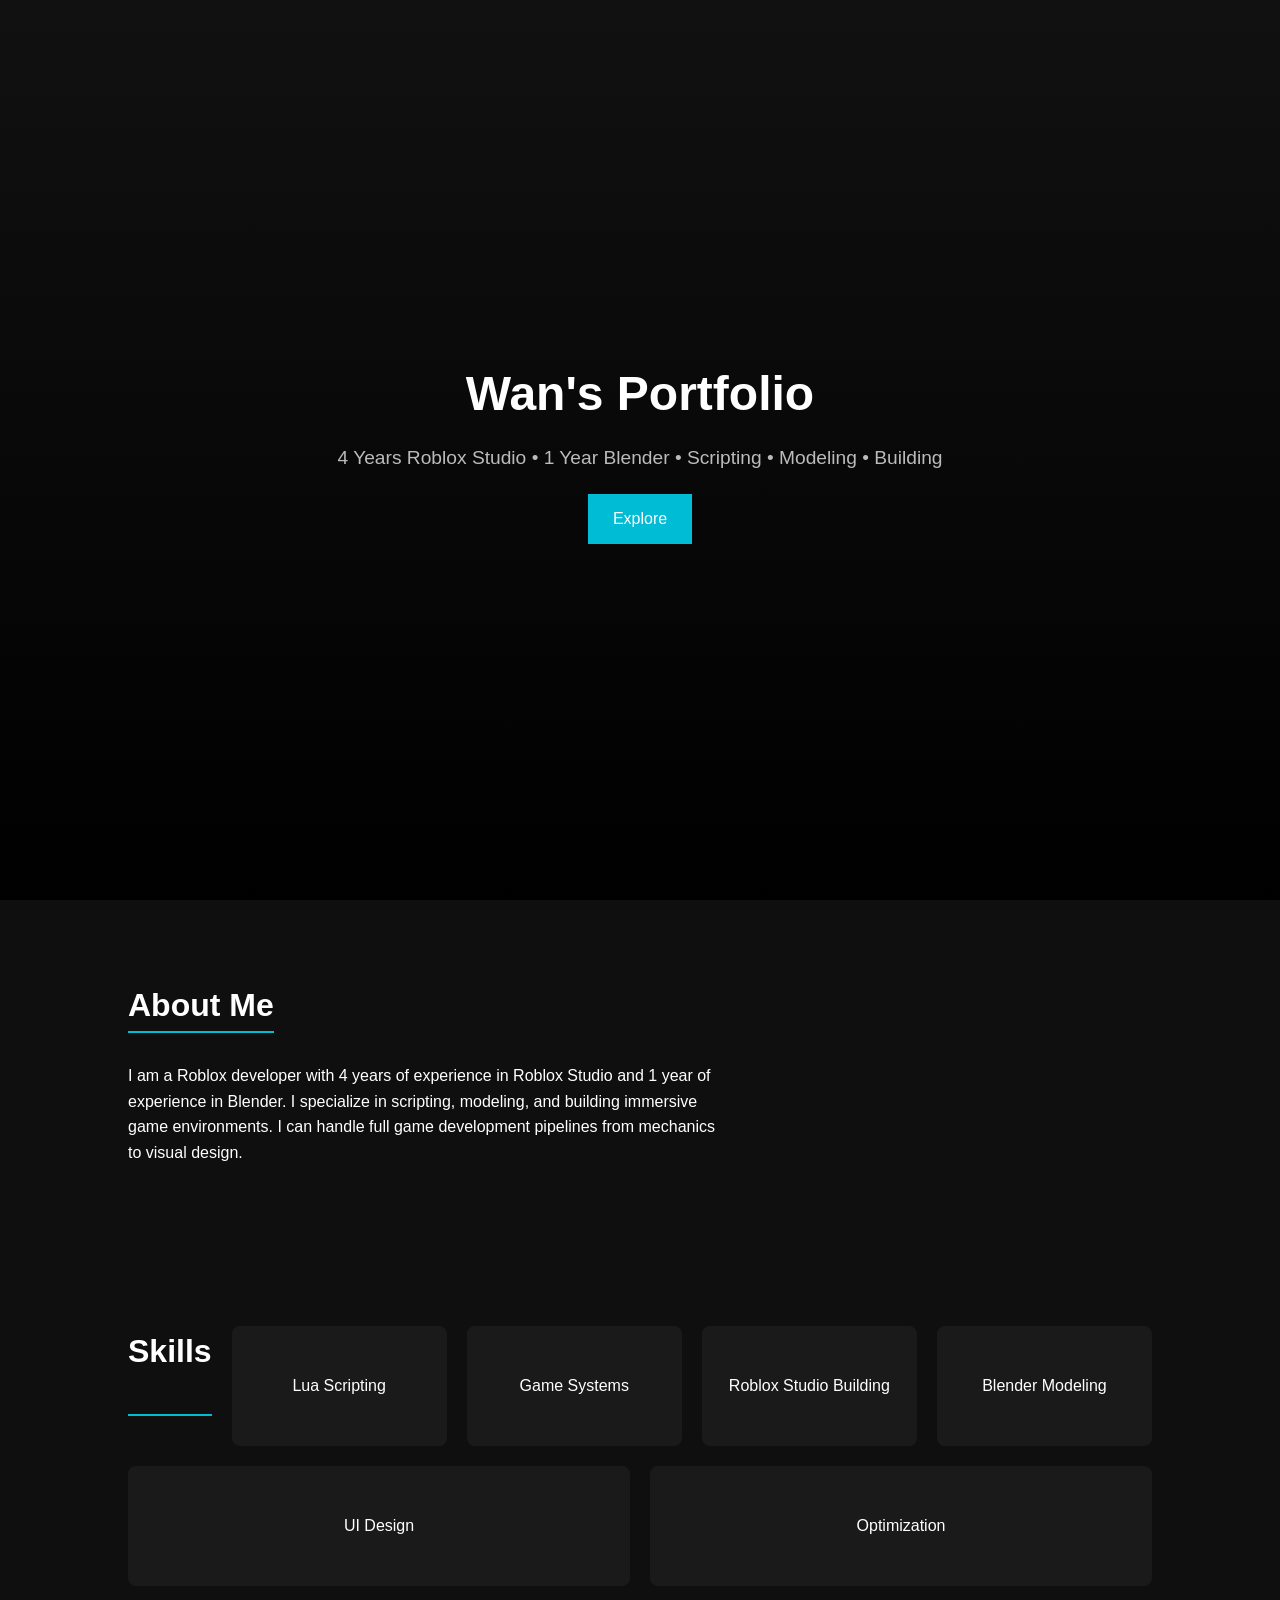
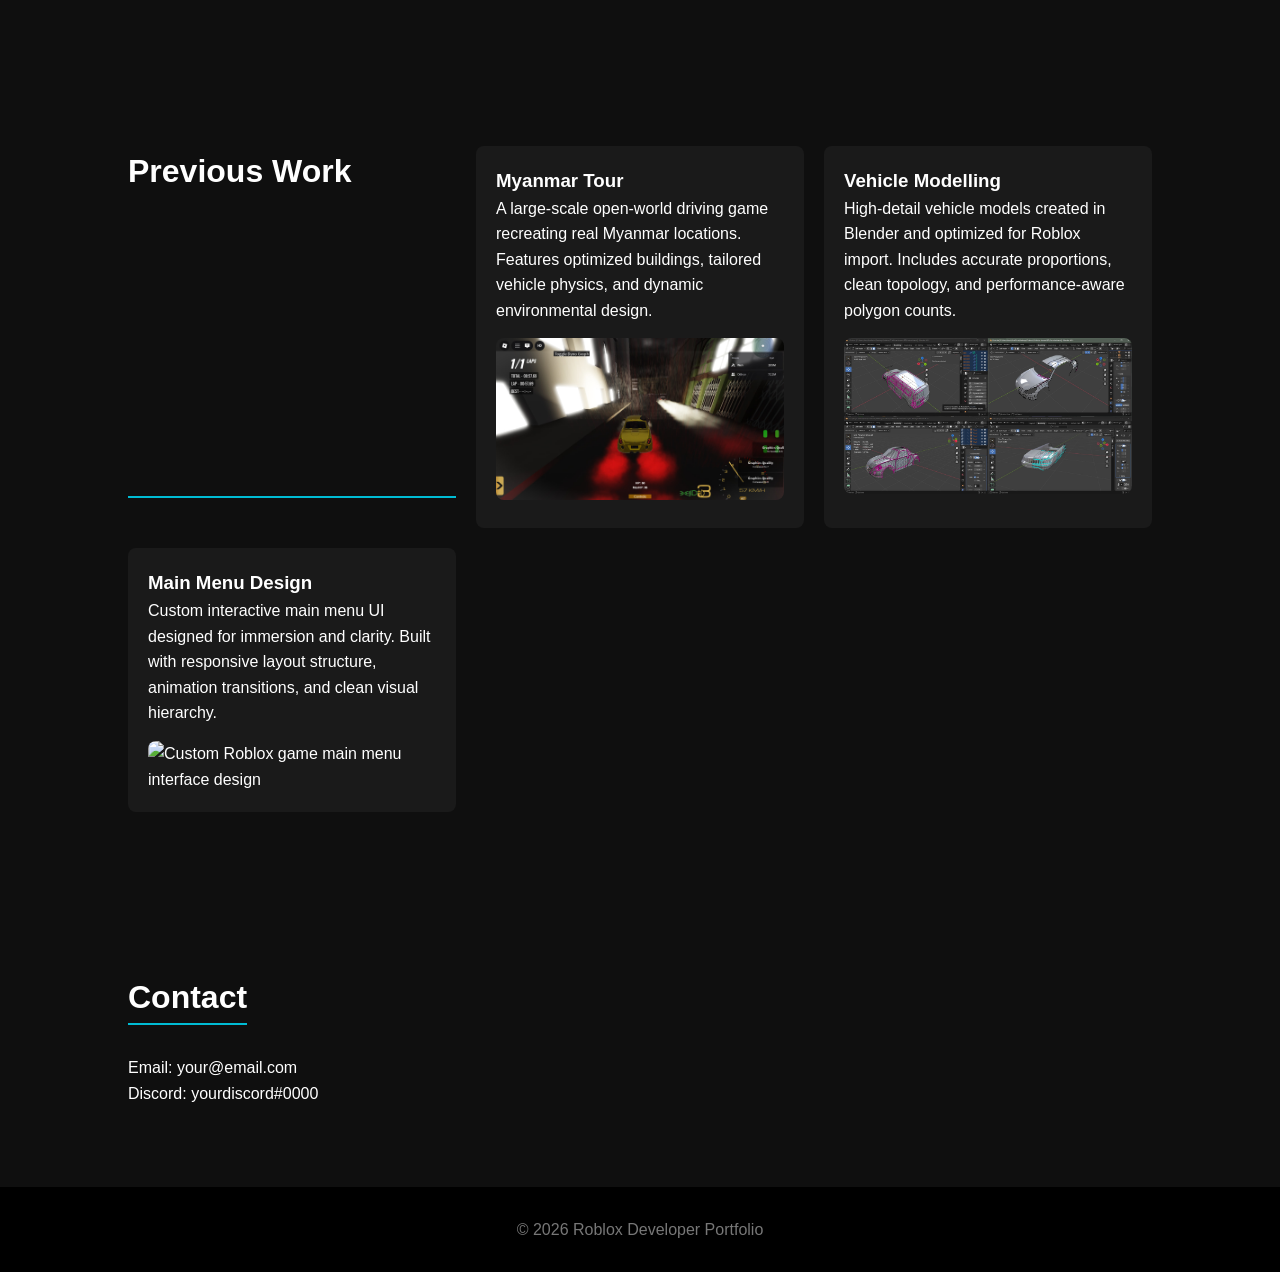
==== index.html @ 5b786e14 "Add files via upload" ====
<!DOCTYPE html>
<html lang="en">
<head>
<meta charset="UTF-8">
<meta name="viewport" content="width=device-width, initial-scale=1.0">
<title>Roblox Developer Portfolio</title>

<link rel="stylesheet" href="style.css">
</head>
<body>

<header>
    <h1>Wan's Portfolio</h1>
    <p>4 Years Roblox Studio • 1 Year Blender • Scripting • Modeling • Building</p>
    <a href="#contact" class="btn">Explore</a>
</header>

<section class="about fade-in">
    <h2>About Me</h2>
    <p>
        I am a Roblox developer with 4 years of experience in Roblox Studio and 1 year of experience in Blender.
        I specialize in scripting, modeling, and building immersive game environments.
        I can handle full game development pipelines from mechanics to visual design.
    </p>
</section>

<section class="skills fade-in">
    <h2>Skills</h2>
    <div class="skill-box">Lua Scripting</div>
    <div class="skill-box">Game Systems</div>
    <div class="skill-box">Roblox Studio Building</div>
    <div class="skill-box">Blender Modeling</div>
    <div class="skill-box">UI Design</div>
    <div class="skill-box">Optimization</div>
</section>

<section class="projects fade-in">
    <h2>Previous Work</h2>

    <div class="project-card">
        <h3>Myanmar Tour</h3>
        <p>
            A large-scale open-world driving game recreating real Myanmar locations. 
            Features optimized buildings, tailored vehicle physics,
            and dynamic environmental design.
        </p>
        <img src="Images/MyanmarTour.jpg" alt="Myanmar Tour open-world driving game environment with AI traffic system">
    </div>

    <div class="project-card">
        <h3>Vehicle Modelling</h3>
        <p>
            High-detail vehicle models created in Blender and optimized for Roblox import.
            Includes accurate proportions, clean topology, and performance-aware polygon counts.
        </p>
        <img src="Images/Blender.jpg" alt="Blender vehicle model prepared for Roblox game integration">
    </div>

    <div class="project-card">
        <h3>Main Menu Design</h3>
        <p>
            Custom interactive main menu UI designed for immersion and clarity.
            Built with responsive layout structure, animation transitions, and clean visual hierarchy.
        </p>
        <img src="Images/Menu.Png" alt="Custom Roblox game main menu interface design">
    </div>

</section>

<section id="contact" class="fade-in">
    <h2>Contact</h2>
    <p>Email: your@email.com</p>
    <p>Discord: yourdiscord#0000</p>
</section>

<footer>
    © 2026 Roblox Developer Portfolio
</footer>

<script src="script.js"></script>
</body>
</html>
---- style.css ----
* {
    margin: 0;
    padding: 0;
    box-sizing: border-box;
    font-family: Arial, sans-serif;
}

body {
    background: #0f0f0f;
    color: #ffffff;
    line-height: 1.6;
}

header {
    height: 100vh;
    display: flex;
    flex-direction: column;
    justify-content: center;
    align-items: center;
    background: linear-gradient(to bottom, #111, #000);
    text-align: center;
}

header h1 {
    font-size: 3rem;
}

header p {
    margin-top: 10px;
    font-size: 1.2rem;
    color: #bbb;
}

.btn {
    margin-top: 20px;
    padding: 12px 25px;
    background: #00bcd4;
    border: none;
    color: white;
    cursor: pointer;
    text-decoration: none;
    transition: 0.3s;
}

.btn:hover {
    background: #0097a7;
}

section {
    padding: 80px 10%;
}

h2 {
    margin-bottom: 30px;
    font-size: 2rem;
    border-bottom: 2px solid #00bcd4;
    display: inline-block;
}

.about p {
    max-width: 600px;
}

.skills {
    display: flex;
    flex-wrap: wrap;
    gap: 20px;
}

.skill-box {
    background: #1a1a1a;
    padding: 20px;
    flex: 1 1 200px;
    border-radius: 8px;
    transition: 0.3s;

    display: flex;
    justify-content: center;   /* horizontal */
    align-items: center;       /* vertical */
    text-align: center;

    min-height: 120px;         /* gives space to center vertically */
}

.skill-box:hover {
    background: #222;
}

.projects {
    display: grid;
    grid-template-columns: repeat(auto-fit, minmax(250px, 1fr));
    gap: 20px;
}

.project-card {
    background: #1a1a1a;
    padding: 20px;
    border-radius: 8px;
    transition: 0.3s;
}

.project-card:hover {
    transform: translateY(-5px);
}

footer {
    text-align: center;
    padding: 30px;
    background: #000;
    color: #777;
}

.fade-in {
    opacity: 0;
    transform: translateY(20px);
    transition: 0.8s ease;
}

.fade-in.visible {
    opacity: 1;
    transform: translateY(0);
}

.project-card img {
    width: 100%;
    margin-top: 15px;
    border-radius: 8px;
    object-fit: cover;
}
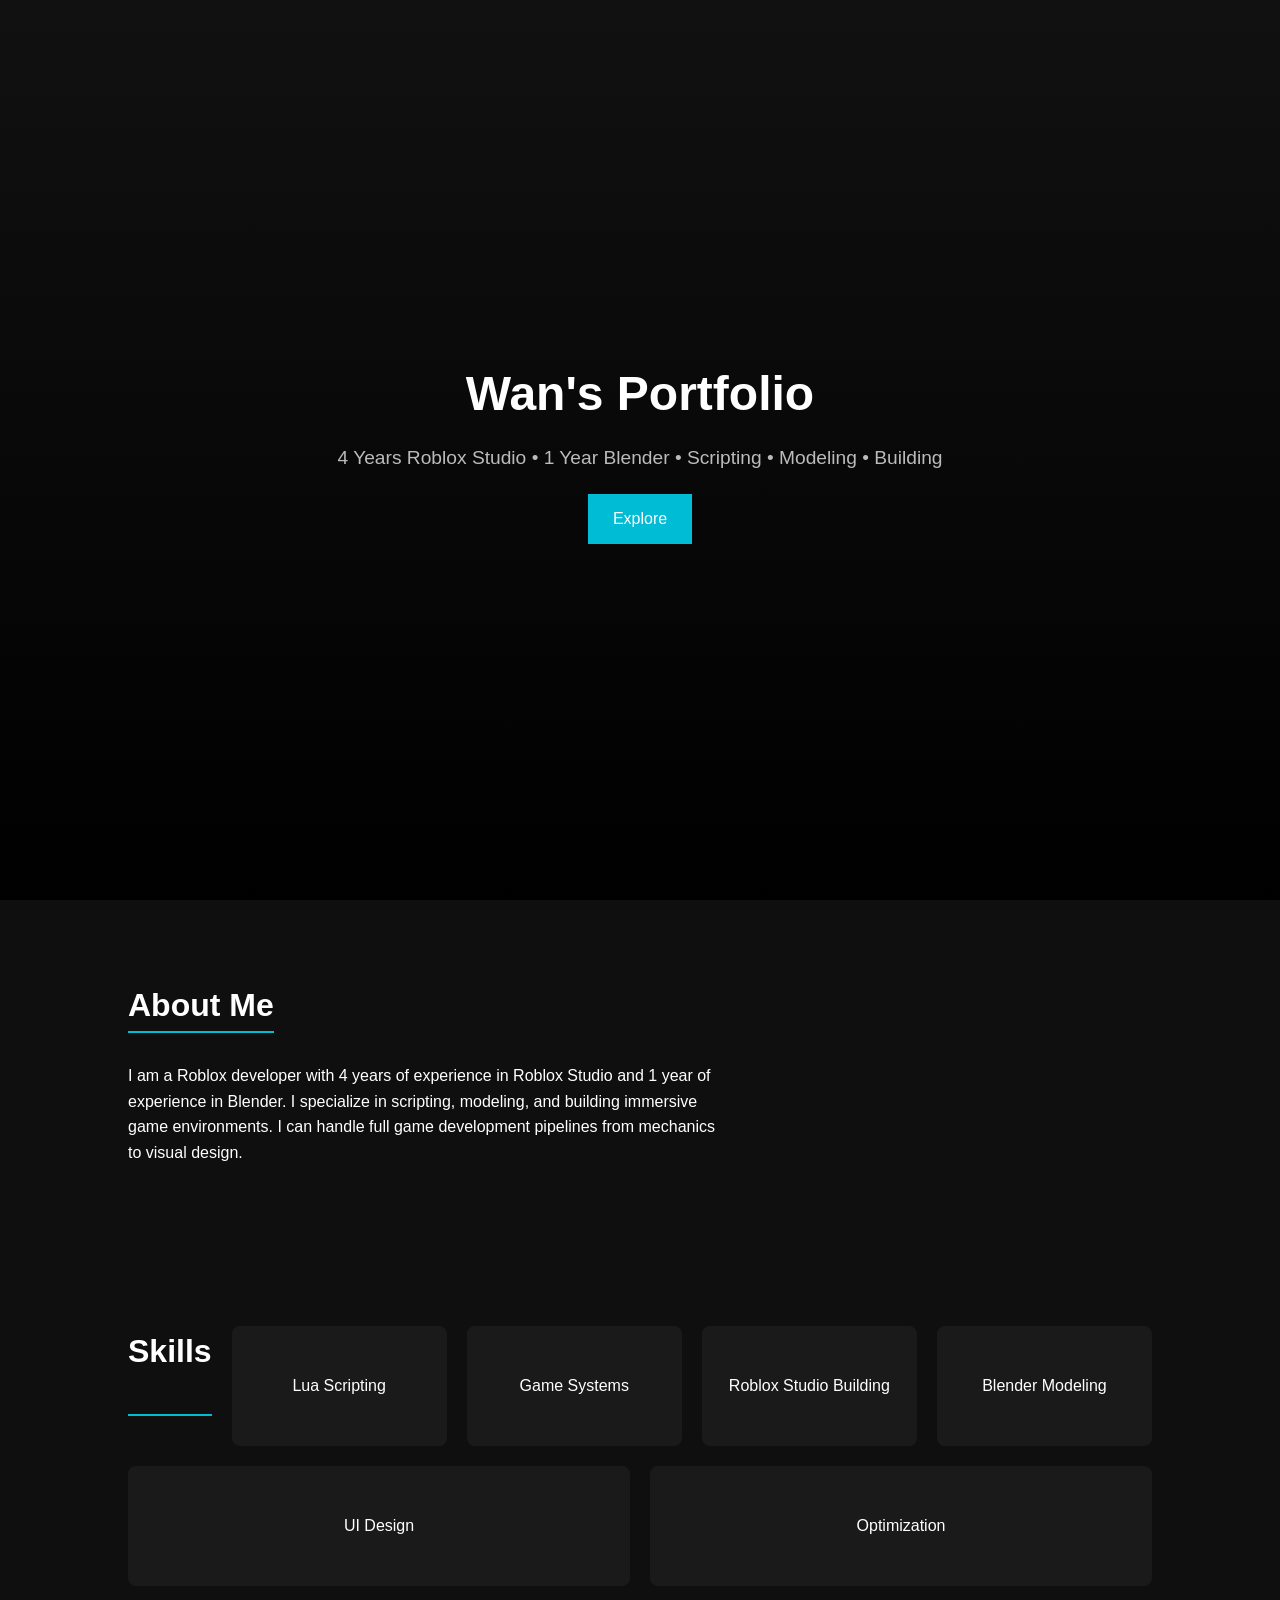
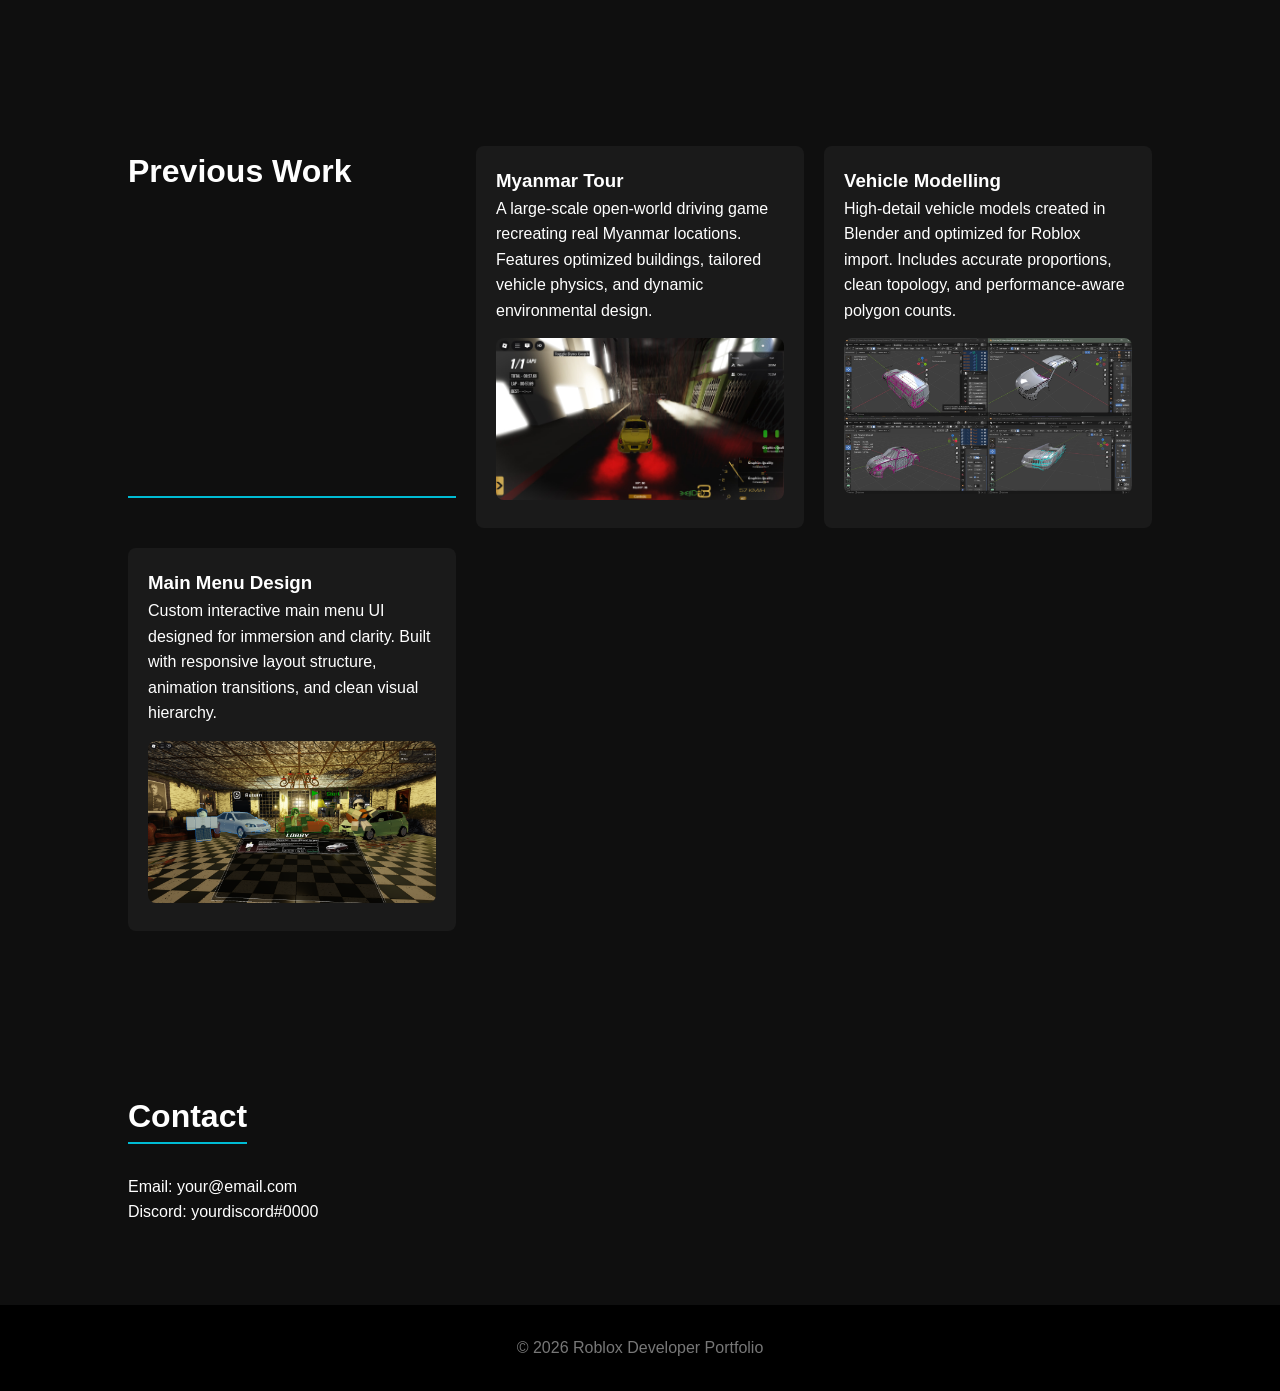
==== commit ce111b89: "Update index.html" ====
--- a/index.html
+++ b/index.html
@@ -62,7 +62,7 @@
             Custom interactive main menu UI designed for immersion and clarity.
             Built with responsive layout structure, animation transitions, and clean visual hierarchy.
         </p>
-        <img src="Images/Menu.Png" alt="Custom Roblox game main menu interface design">
+        <img src="Images/Menu.png" alt="Custom Roblox game main menu interface design">
     </div>
 
 </section>
@@ -79,4 +79,5 @@
 
 <script src="script.js"></script>
 </body>
-</html>+
+</html>
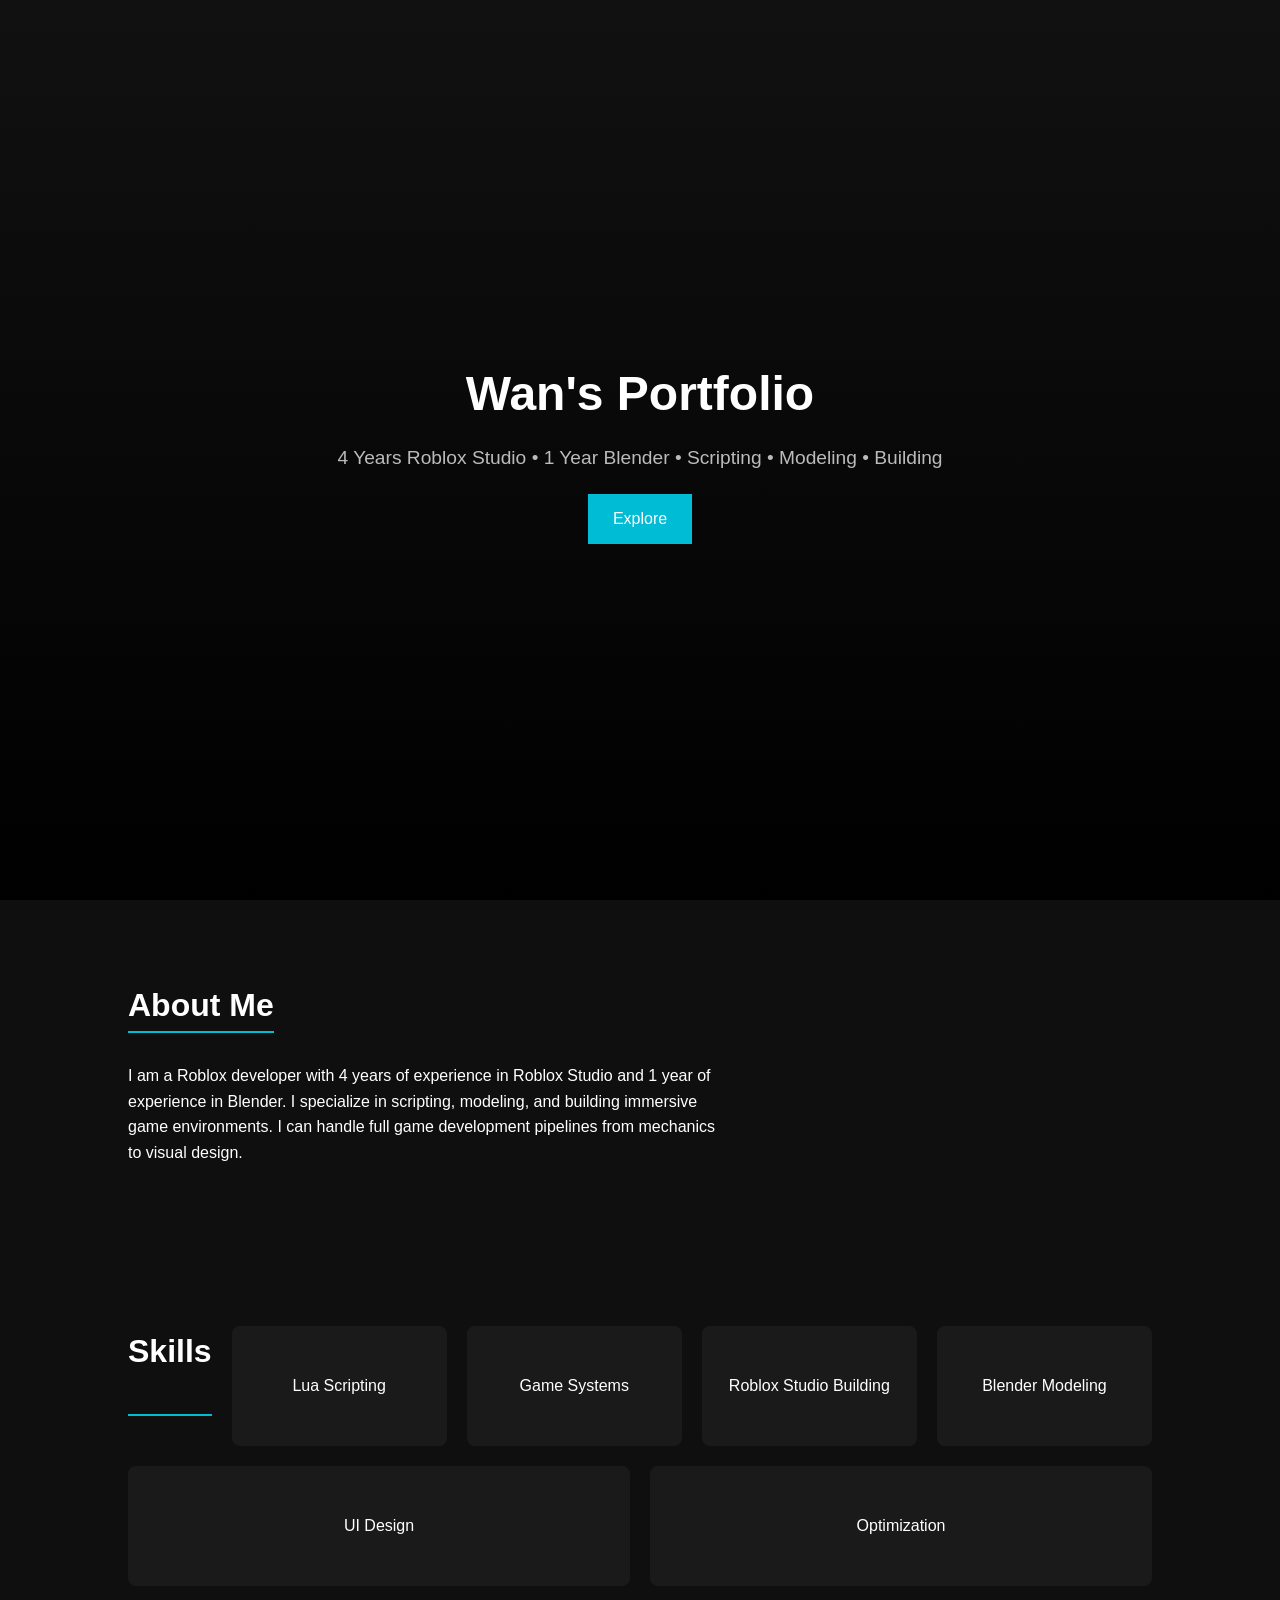
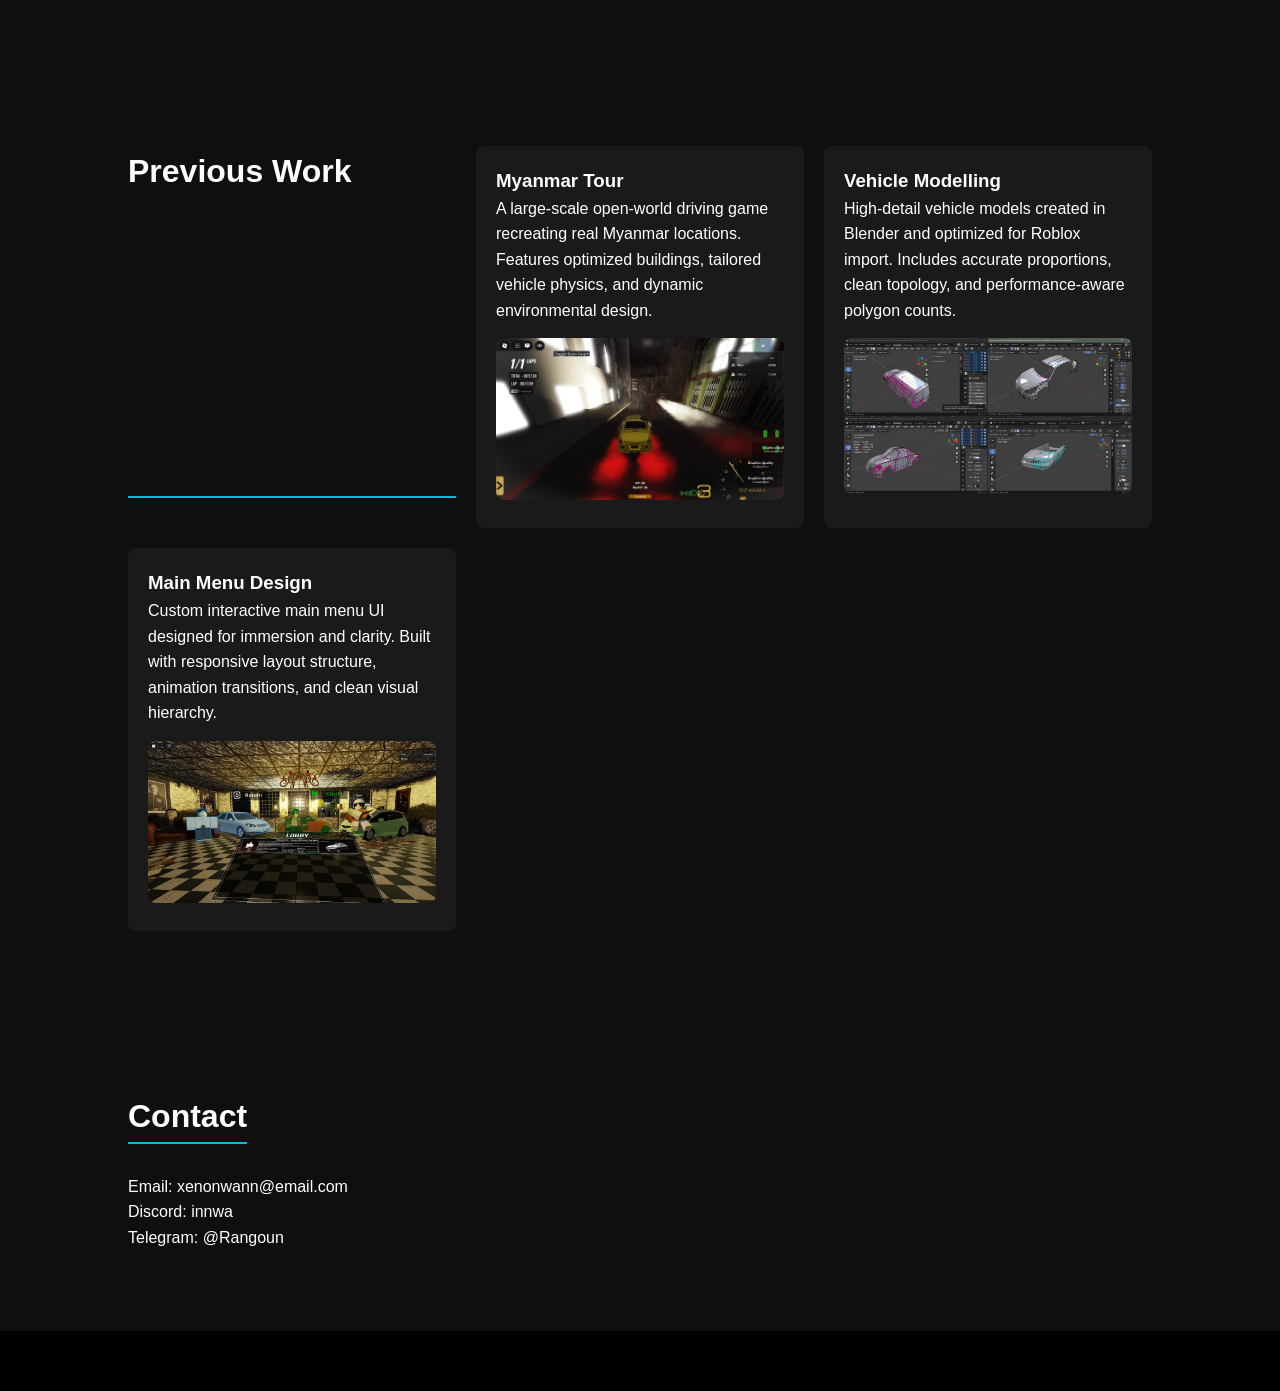
==== commit b87f1a77: "Update index.html" ====
--- a/index.html
+++ b/index.html
@@ -69,15 +69,16 @@
 
 <section id="contact" class="fade-in">
     <h2>Contact</h2>
-    <p>Email: your@email.com</p>
-    <p>Discord: yourdiscord#0000</p>
+    <p>Email: xenonwann@email.com</p>
+    <p>Discord: innwa</p>
+    <p>Telegram: @Rangoun</p>
 </section>
 
 <footer>
-    © 2026 Roblox Developer Portfolio
 </footer>
 
 <script src="script.js"></script>
 </body>
 
 </html>
+
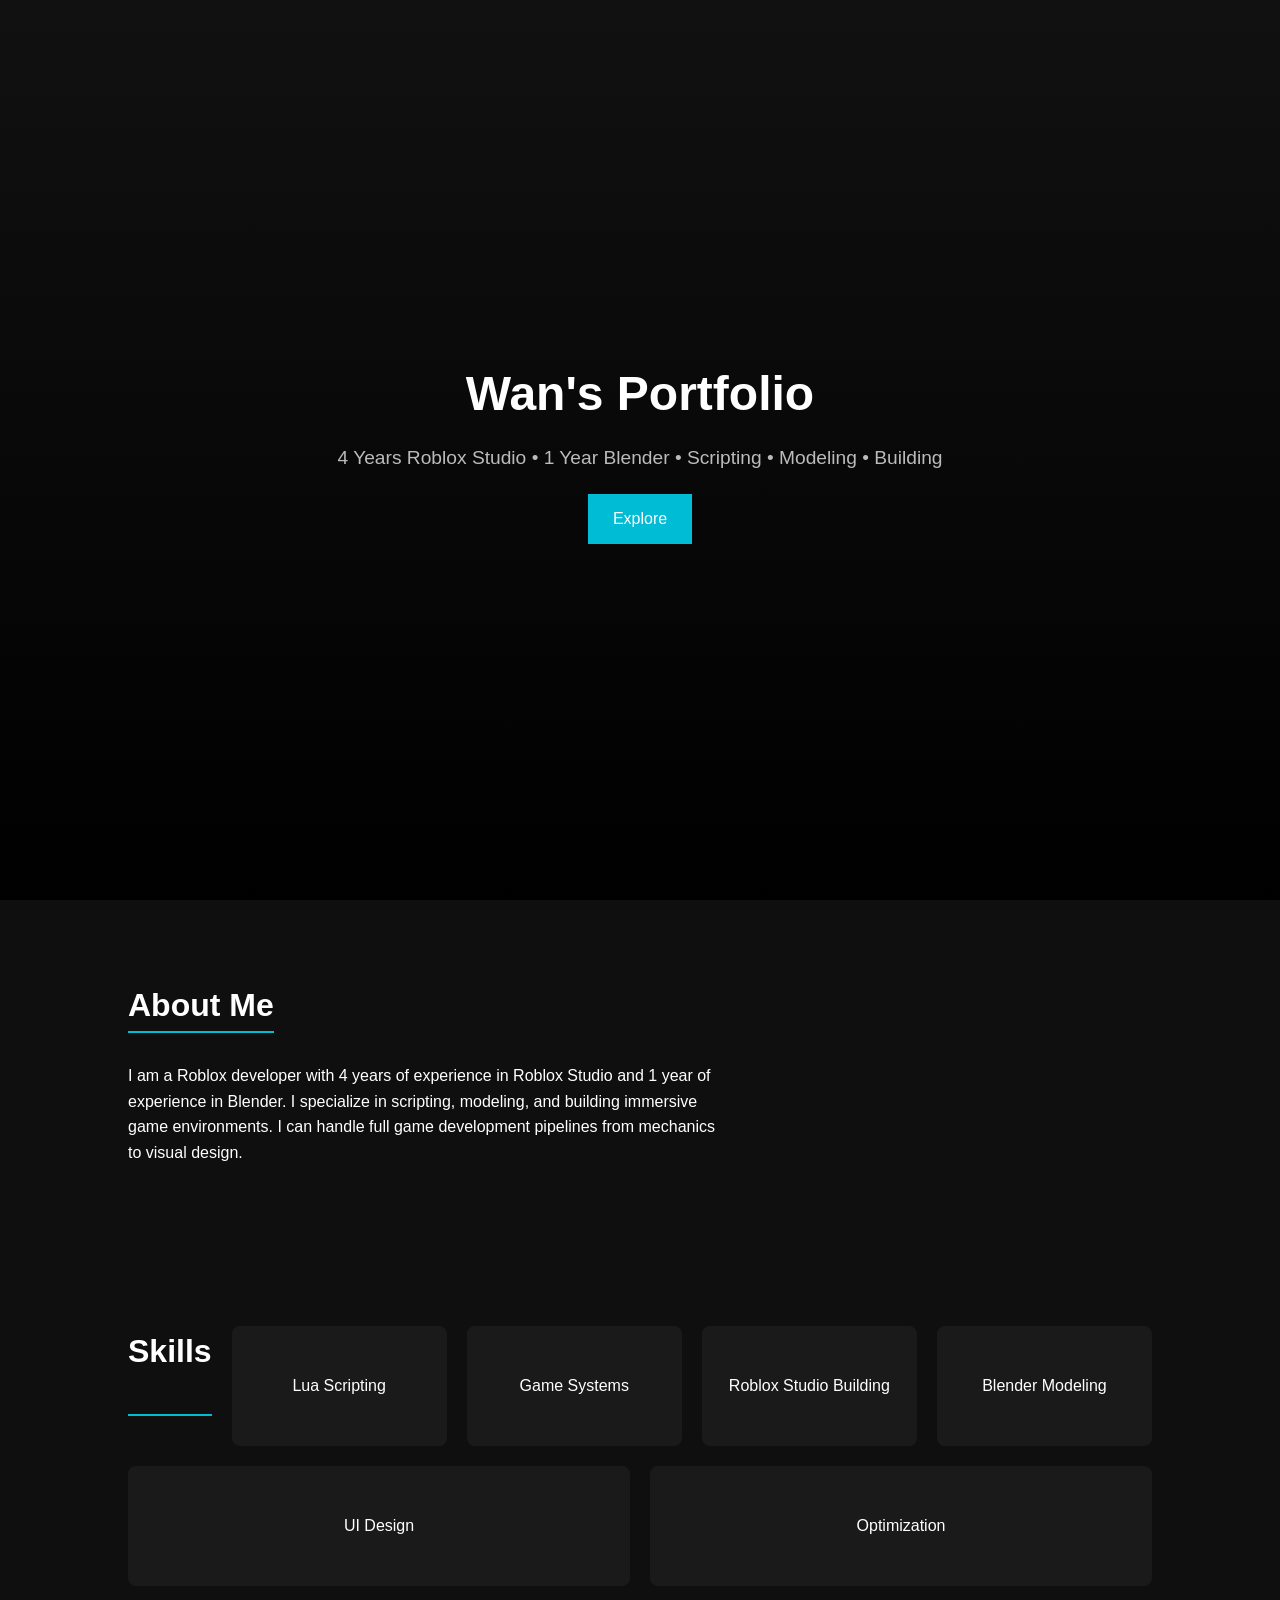
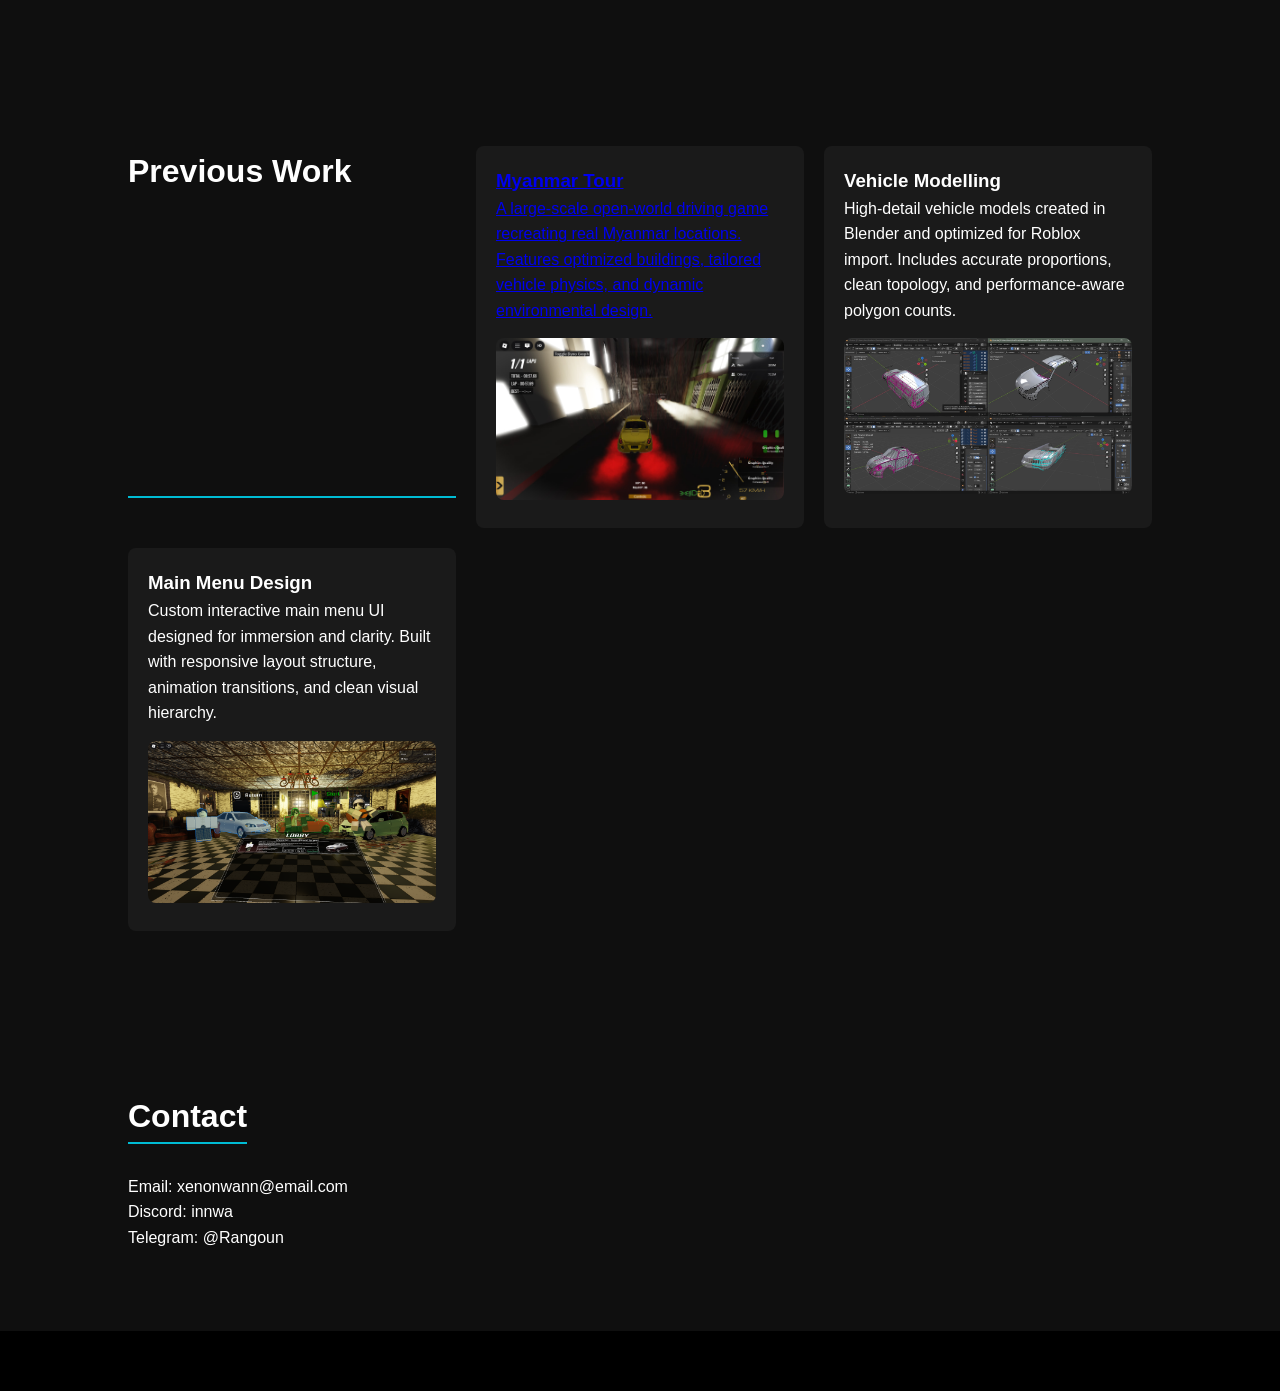
==== commit 54544d1f: "Update index.html" ====
--- a/index.html
+++ b/index.html
@@ -37,7 +37,7 @@
 <section class="projects fade-in">
     <h2>Previous Work</h2>
 
-    <div class="project-card">
+     <a href="https://www.roblox.com/games/12111414302/Myanmar-Tour" target="_blank" class="no-underline"><div class="project-card">
         <h3>Myanmar Tour</h3>
         <p>
             A large-scale open-world driving game recreating real Myanmar locations. 
@@ -45,8 +45,8 @@
             and dynamic environmental design.
         </p>
         <img src="Images/MyanmarTour.jpg" alt="Myanmar Tour open-world driving game environment with AI traffic system">
-    </div>
-
+    </div></a>
+    
     <div class="project-card">
         <h3>Vehicle Modelling</h3>
         <p>
@@ -82,3 +82,4 @@
 
 </html>
 
+
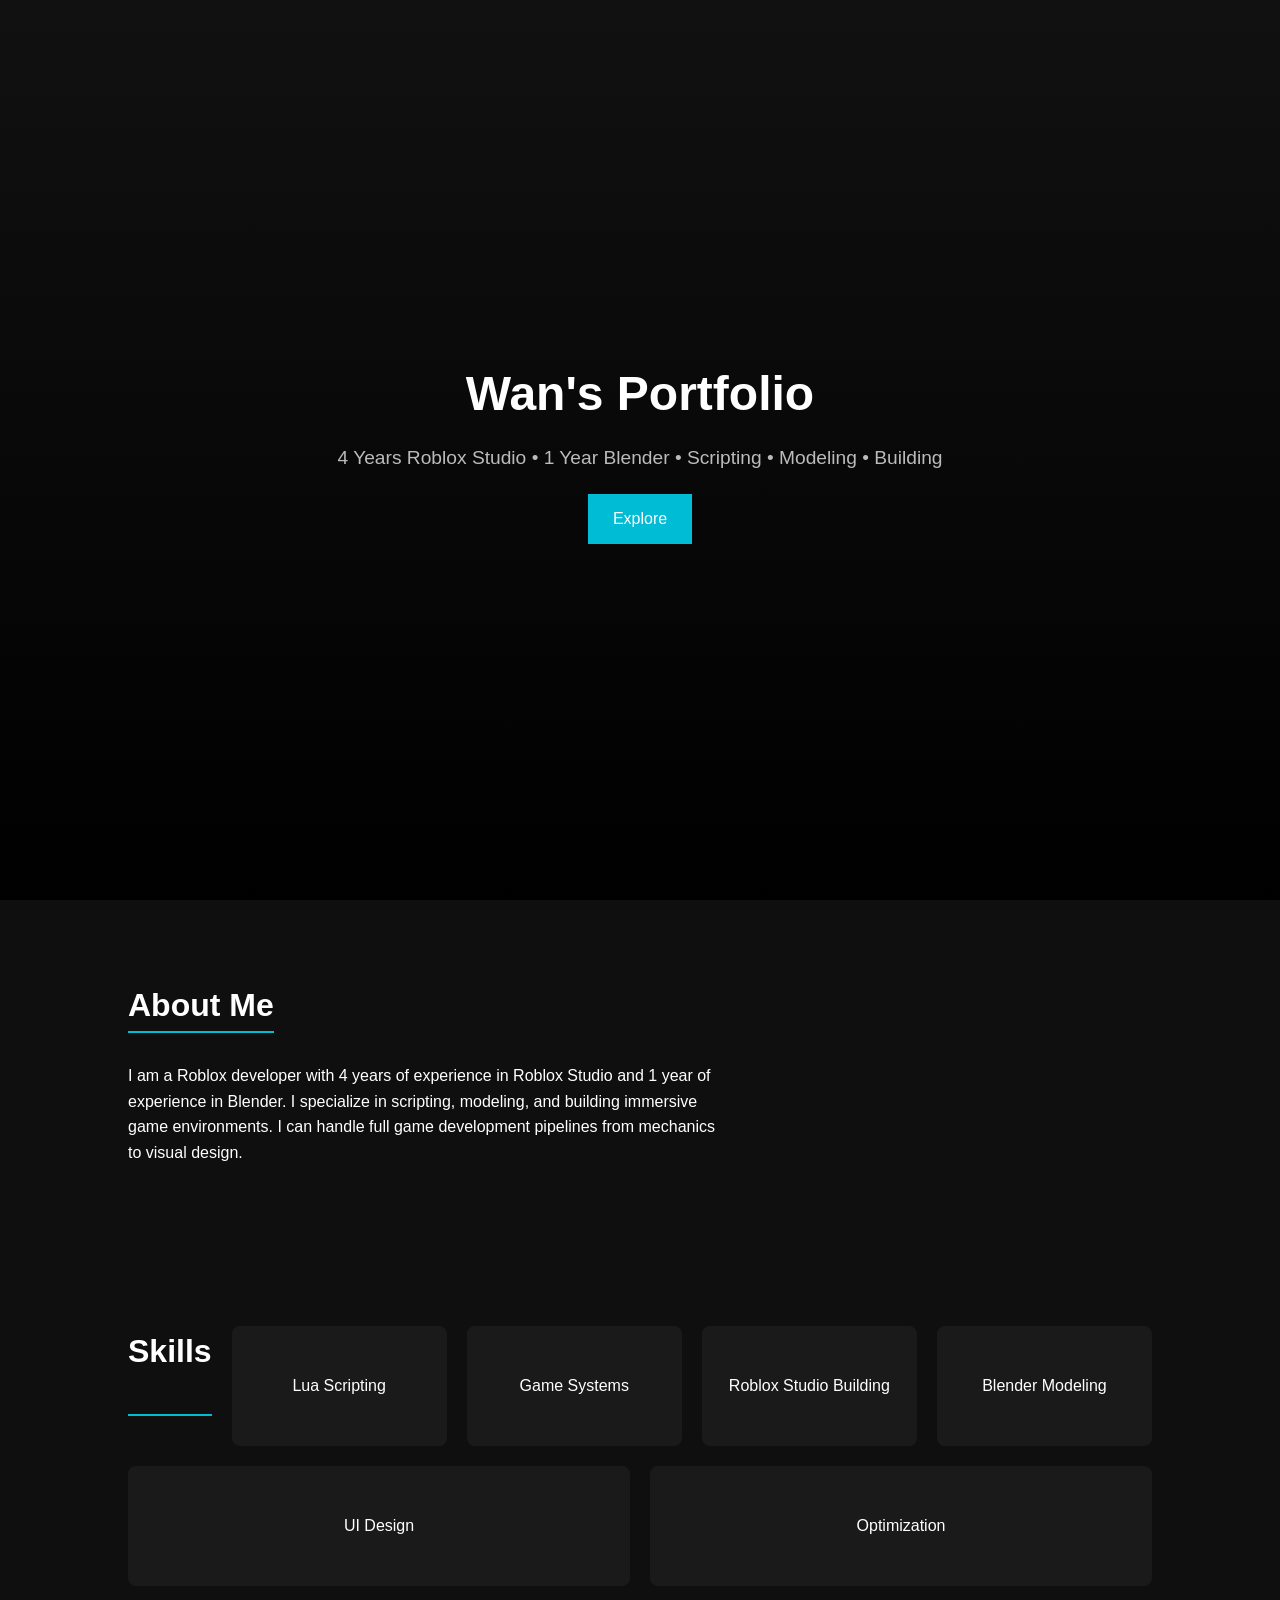
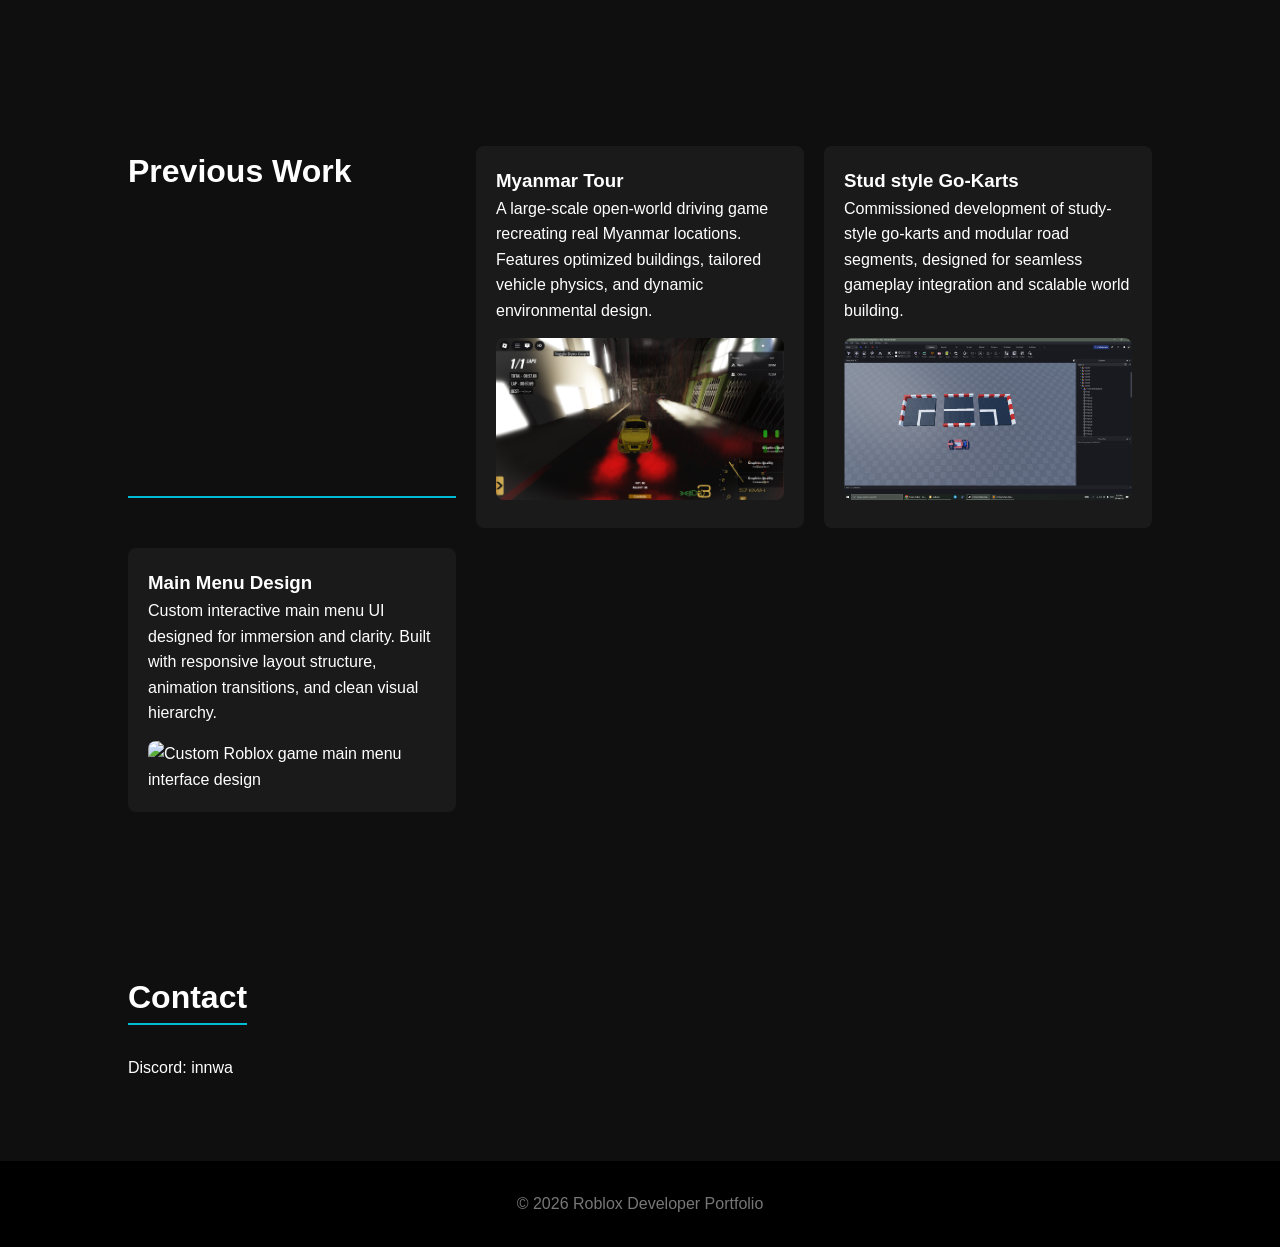
==== commit 2138e58b: "Add files via upload" ====
--- a/index.html
+++ b/index.html
@@ -37,7 +37,7 @@
 <section class="projects fade-in">
     <h2>Previous Work</h2>
 
-     <a href="https://www.roblox.com/games/12111414302/Myanmar-Tour" target="_blank" class="no-underline"><div class="project-card">
+    <a href="https://www.roblox.com/games/12111414302/Myanmar-Tour" target="_blank" class="no-underline"><div class="project-card">
         <h3>Myanmar Tour</h3>
         <p>
             A large-scale open-world driving game recreating real Myanmar locations. 
@@ -46,15 +46,16 @@
         </p>
         <img src="Images/MyanmarTour.jpg" alt="Myanmar Tour open-world driving game environment with AI traffic system">
     </div></a>
-    
-    <div class="project-card">
-        <h3>Vehicle Modelling</h3>
-        <p>
-            High-detail vehicle models created in Blender and optimized for Roblox import.
-            Includes accurate proportions, clean topology, and performance-aware polygon counts.
-        </p>
-        <img src="Images/Blender.jpg" alt="Blender vehicle model prepared for Roblox game integration">
-    </div>
+
+    <a href="galleries/GokartComision.html" target="_blank" class="no-underline">
+        <div class="project-card">
+            <h3>Stud style Go-Karts</h3>
+            <p>
+                Commissioned development of study-style go-karts and modular road segments, designed for seamless gameplay integration and scalable world building.
+            </p>
+            <img src="Images/Screenshot (267).png" alt="Blender vehicle model prepared for Roblox game integration">
+        </div>
+    </a>
 
     <div class="project-card">
         <h3>Main Menu Design</h3>
@@ -62,24 +63,20 @@
             Custom interactive main menu UI designed for immersion and clarity.
             Built with responsive layout structure, animation transitions, and clean visual hierarchy.
         </p>
-        <img src="Images/Menu.png" alt="Custom Roblox game main menu interface design">
+        <img src="Images/Menu.Png" alt="Custom Roblox game main menu interface design">
     </div>
 
 </section>
 
 <section id="contact" class="fade-in">
     <h2>Contact</h2>
-    <p>Email: xenonwann@email.com</p>
     <p>Discord: innwa</p>
-    <p>Telegram: @Rangoun</p>
 </section>
 
 <footer>
+    © 2026 Roblox Developer Portfolio
 </footer>
 
 <script src="script.js"></script>
 </body>
-
-</html>
-
-
+</html>
--- a/style.css
+++ b/style.css
@@ -126,4 +126,9 @@
     margin-top: 15px;
     border-radius: 8px;
     object-fit: cover;
-}+}
+
+.no-underline {
+      text-decoration: none;
+      color: #ffffff
+    }
